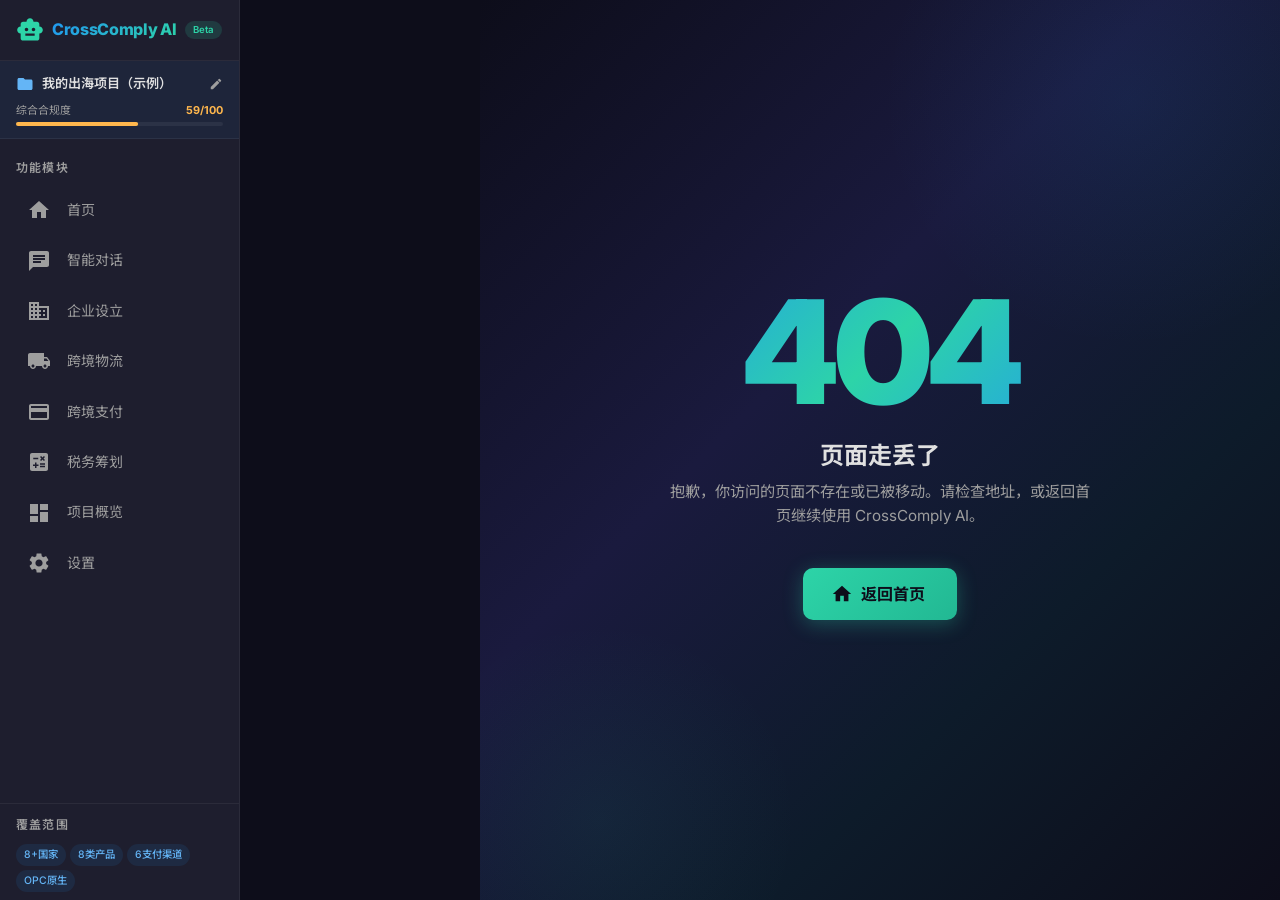
==== crosscomply-ai/index.html @ 89515e03 "Deploy CrossComply AI via Cola" ====
<!DOCTYPE html>
<html lang="zh-CN">
  <head>
    <meta charset="UTF-8" />
    <link rel="icon" type="image/svg+xml" href="data:image/svg+xml,%3Csvg xmlns='http://www.w3.org/2000/svg' viewBox='0 0 100 100'%3E%3Crect width='100' height='100' rx='20' fill='%230d0d1a'/%3E%3Cpath d='M25 50 L50 25 L75 50 L50 75Z' fill='%232196f3' opacity='0.9'/%3E%3Cpath d='M35 50 L50 35 L65 50 L50 65Z' fill='%232dd4a8'/%3E%3C/svg%3E" />
    <meta name="viewport" content="width=device-width, initial-scale=1.0" />
    <title>CrossComply AI - 跨境合规智能体</title>
    <link rel="preconnect" href="https://fonts.googleapis.com" />
    <link rel="preconnect" href="https://fonts.gstatic.com" crossorigin />
    <link href="https://fonts.googleapis.com/css2?family=Inter:wght@300;400;500;600;700;800&family=Noto+Sans+SC:wght@300;400;500;600;700&display=swap" rel="stylesheet" />
    <script type="module" crossorigin src="./assets/index-B64-uNq0.js"></script>
    <link rel="stylesheet" crossorigin href="./assets/index-moUFj-61.css">
  </head>
  <body>
    <div id="root"></div>
  </body>
</html>
---- crosscomply-ai/assets/index-moUFj-61.css ----
*,:before,:after{--tw-border-spacing-x: 0;--tw-border-spacing-y: 0;--tw-translate-x: 0;--tw-translate-y: 0;--tw-rotate: 0;--tw-skew-x: 0;--tw-skew-y: 0;--tw-scale-x: 1;--tw-scale-y: 1;--tw-pan-x: ;--tw-pan-y: ;--tw-pinch-zoom: ;--tw-scroll-snap-strictness: proximity;--tw-gradient-from-position: ;--tw-gradient-via-position: ;--tw-gradient-to-position: ;--tw-ordinal: ;--tw-slashed-zero: ;--tw-numeric-figure: ;--tw-numeric-spacing: ;--tw-numeric-fraction: ;--tw-ring-inset: ;--tw-ring-offset-width: 0px;--tw-ring-offset-color: #fff;--tw-ring-color: rgb(59 130 246 / .5);--tw-ring-offset-shadow: 0 0 #0000;--tw-ring-shadow: 0 0 #0000;--tw-shadow: 0 0 #0000;--tw-shadow-colored: 0 0 #0000;--tw-blur: ;--tw-brightness: ;--tw-contrast: ;--tw-grayscale: ;--tw-hue-rotate: ;--tw-invert: ;--tw-saturate: ;--tw-sepia: ;--tw-drop-shadow: ;--tw-backdrop-blur: ;--tw-backdrop-brightness: ;--tw-backdrop-contrast: ;--tw-backdrop-grayscale: ;--tw-backdrop-hue-rotate: ;--tw-backdrop-invert: ;--tw-backdrop-opacity: ;--tw-backdrop-saturate: ;--tw-backdrop-sepia: ;--tw-contain-size: ;--tw-contain-layout: ;--tw-contain-paint: ;--tw-contain-style: }::backdrop{--tw-border-spacing-x: 0;--tw-border-spacing-y: 0;--tw-translate-x: 0;--tw-translate-y: 0;--tw-rotate: 0;--tw-skew-x: 0;--tw-skew-y: 0;--tw-scale-x: 1;--tw-scale-y: 1;--tw-pan-x: ;--tw-pan-y: ;--tw-pinch-zoom: ;--tw-scroll-snap-strictness: proximity;--tw-gradient-from-position: ;--tw-gradient-via-position: ;--tw-gradient-to-position: ;--tw-ordinal: ;--tw-slashed-zero: ;--tw-numeric-figure: ;--tw-numeric-spacing: ;--tw-numeric-fraction: ;--tw-ring-inset: ;--tw-ring-offset-width: 0px;--tw-ring-offset-color: #fff;--tw-ring-color: rgb(59 130 246 / .5);--tw-ring-offset-shadow: 0 0 #0000;--tw-ring-shadow: 0 0 #0000;--tw-shadow: 0 0 #0000;--tw-shadow-colored: 0 0 #0000;--tw-blur: ;--tw-brightness: ;--tw-contrast: ;--tw-grayscale: ;--tw-hue-rotate: ;--tw-invert: ;--tw-saturate: ;--tw-sepia: ;--tw-drop-shadow: ;--tw-backdrop-blur: ;--tw-backdrop-brightness: ;--tw-backdrop-contrast: ;--tw-backdrop-grayscale: ;--tw-backdrop-hue-rotate: ;--tw-backdrop-invert: ;--tw-backdrop-opacity: ;--tw-backdrop-saturate: ;--tw-backdrop-sepia: ;--tw-contain-size: ;--tw-contain-layout: ;--tw-contain-paint: ;--tw-contain-style: }.container{width:100%}@media (min-width: 640px){.container{max-width:640px}}@media (min-width: 768px){.container{max-width:768px}}@media (min-width: 1024px){.container{max-width:1024px}}@media (min-width: 1280px){.container{max-width:1280px}}@media (min-width: 1536px){.container{max-width:1536px}}.collapse{visibility:collapse}.fixed{position:fixed}.absolute{position:absolute}.relative{position:relative}.block{display:block}.inline-block{display:inline-block}.flex{display:flex}.inline-flex{display:inline-flex}.table{display:table}.grid{display:grid}.hidden{display:none}.transform{transform:translate(var(--tw-translate-x),var(--tw-translate-y)) rotate(var(--tw-rotate)) skew(var(--tw-skew-x)) skewY(var(--tw-skew-y)) scaleX(var(--tw-scale-x)) scaleY(var(--tw-scale-y))}.break-all{word-break:break-all}.border{border-width:1px}.uppercase{text-transform:uppercase}.italic{font-style:italic}.blur{--tw-blur: blur(8px);filter:var(--tw-blur) var(--tw-brightness) var(--tw-contrast) var(--tw-grayscale) var(--tw-hue-rotate) var(--tw-invert) var(--tw-saturate) var(--tw-sepia) var(--tw-drop-shadow)}.filter{filter:var(--tw-blur) var(--tw-brightness) var(--tw-contrast) var(--tw-grayscale) var(--tw-hue-rotate) var(--tw-invert) var(--tw-saturate) var(--tw-sepia) var(--tw-drop-shadow)}.transition{transition-property:color,background-color,border-color,text-decoration-color,fill,stroke,opacity,box-shadow,transform,filter,backdrop-filter;transition-timing-function:cubic-bezier(.4,0,.2,1);transition-duration:.15s}.ease-in-out{transition-timing-function:cubic-bezier(.4,0,.2,1)}.ease-out{transition-timing-function:cubic-bezier(0,0,.2,1)}*{margin:0;padding:0;box-sizing:border-box}body{font-family:Inter,Noto Sans SC,-apple-system,BlinkMacSystemFont,sans-serif;background-color:#0d0d1a;color:#e0e0e0;-webkit-font-smoothing:antialiased;-moz-osx-font-smoothing:grayscale}::-webkit-scrollbar{width:6px;height:6px}::-webkit-scrollbar-track{background:#1e1e2e}::-webkit-scrollbar-thumb{background:#424242;border-radius:3px}::-webkit-scrollbar-thumb:hover{background:#616161}.glow-blue{box-shadow:0 0 20px #2196f34d,0 0 60px #2196f31a}.glow-green{box-shadow:0 0 20px #2dd4a84d,0 0 60px #2dd4a81a}.glow-text{text-shadow:0 0 20px rgba(33,150,243,.5)}.bg-gradient-hero{background:linear-gradient(135deg,#0d0d1a,#1a1a3e,#0d0d1a)}.bg-gradient-card{background:linear-gradient(145deg,#1e1e2ecc,#0d0d1ae6)}@keyframes gradient-border{0%{background-position:0% 50%}50%{background-position:100% 50%}to{background-position:0% 50%}}.animated-border{background:linear-gradient(90deg,#2196f3,#2dd4a8,#2196f3);background-size:200% 200%;animation:gradient-border 3s ease infinite}@keyframes pulse-glow{0%,to{opacity:1}50%{opacity:.6}}.pulse-glow{animation:pulse-glow 2s ease-in-out infinite}@keyframes blink{0%,50%{opacity:1}51%,to{opacity:0}}.typing-cursor:after{content:"|";animation:blink 1s infinite;color:#2dd4a8}.status-pass{color:#4aedc4}.status-warning{color:#ffb74d}.status-fail{color:#ef5350}@keyframes fadeInUp{0%{opacity:0;transform:translateY(20px)}to{opacity:1;transform:translateY(0)}}.fade-in-up{animation:fadeInUp .5s ease-out forwards}@keyframes slideInLeft{0%{opacity:0;transform:translate(-20px)}to{opacity:1;transform:translate(0)}}.slide-in-left{animation:slideInLeft .4s ease-out forwards}.compliance-table th{background-color:#2196f31a;font-weight:600;text-transform:uppercase;font-size:.75rem;letter-spacing:.05em}.compliance-table td,.compliance-table th{padding:12px 16px;border-bottom:1px solid rgba(255,255,255,.06)}
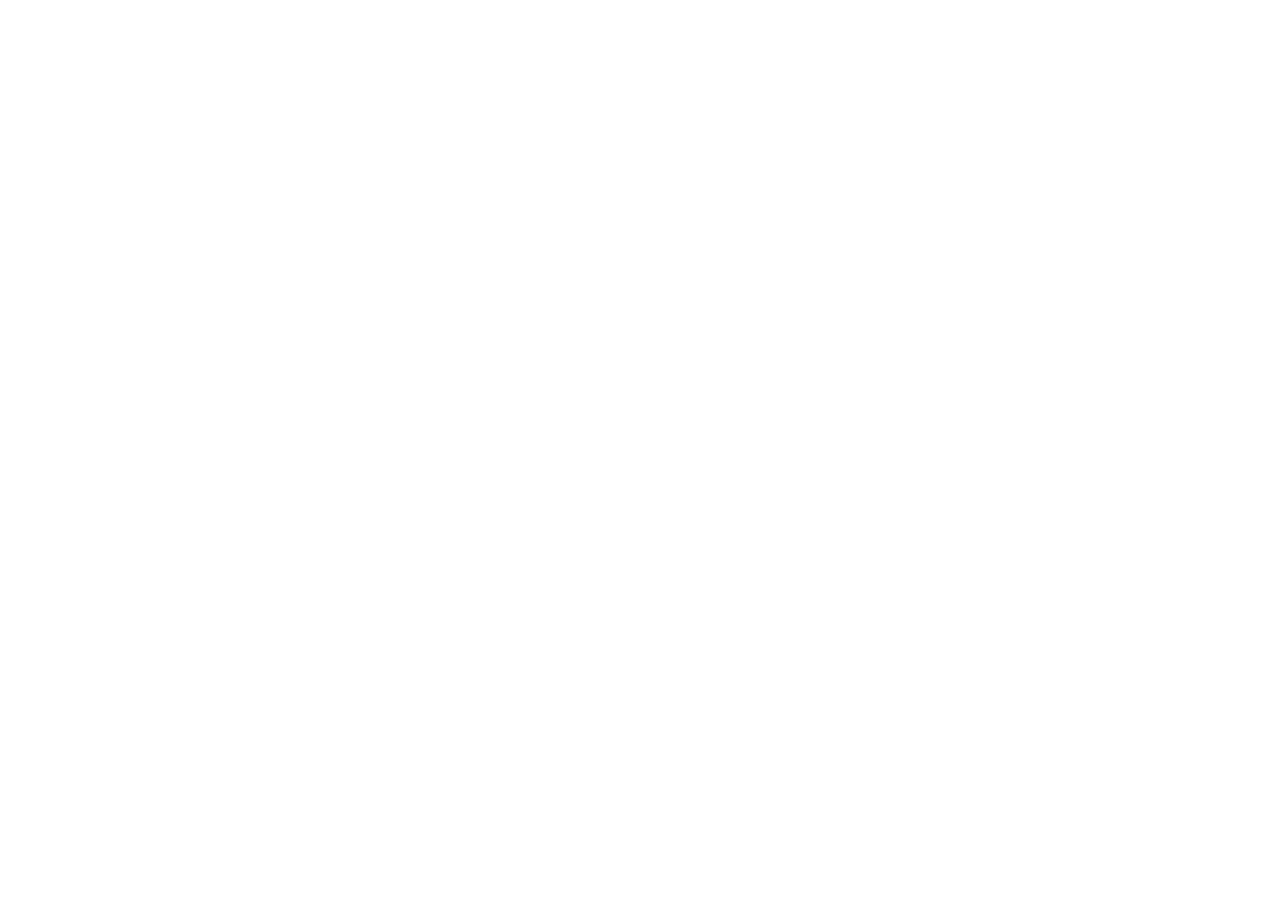
==== commit 0c7d9a23: "fix: HashRouter + base path for GitHub Pages SPA" ====
--- a/crosscomply-ai/index.html
+++ b/crosscomply-ai/index.html
@@ -8,8 +8,8 @@
     <link rel="preconnect" href="https://fonts.googleapis.com" />
     <link rel="preconnect" href="https://fonts.gstatic.com" crossorigin />
     <link href="https://fonts.googleapis.com/css2?family=Inter:wght@300;400;500;600;700;800&family=Noto+Sans+SC:wght@300;400;500;600;700&display=swap" rel="stylesheet" />
-    <script type="module" crossorigin src="./assets/index-B64-uNq0.js"></script>
-    <link rel="stylesheet" crossorigin href="./assets/index-moUFj-61.css">
+    <script type="module" crossorigin src="/cola-pages/crosscomply-ai/assets/index-C-lCaRyq.js"></script>
+    <link rel="stylesheet" crossorigin href="/cola-pages/crosscomply-ai/assets/index-moUFj-61.css">
   </head>
   <body>
     <div id="root"></div>
